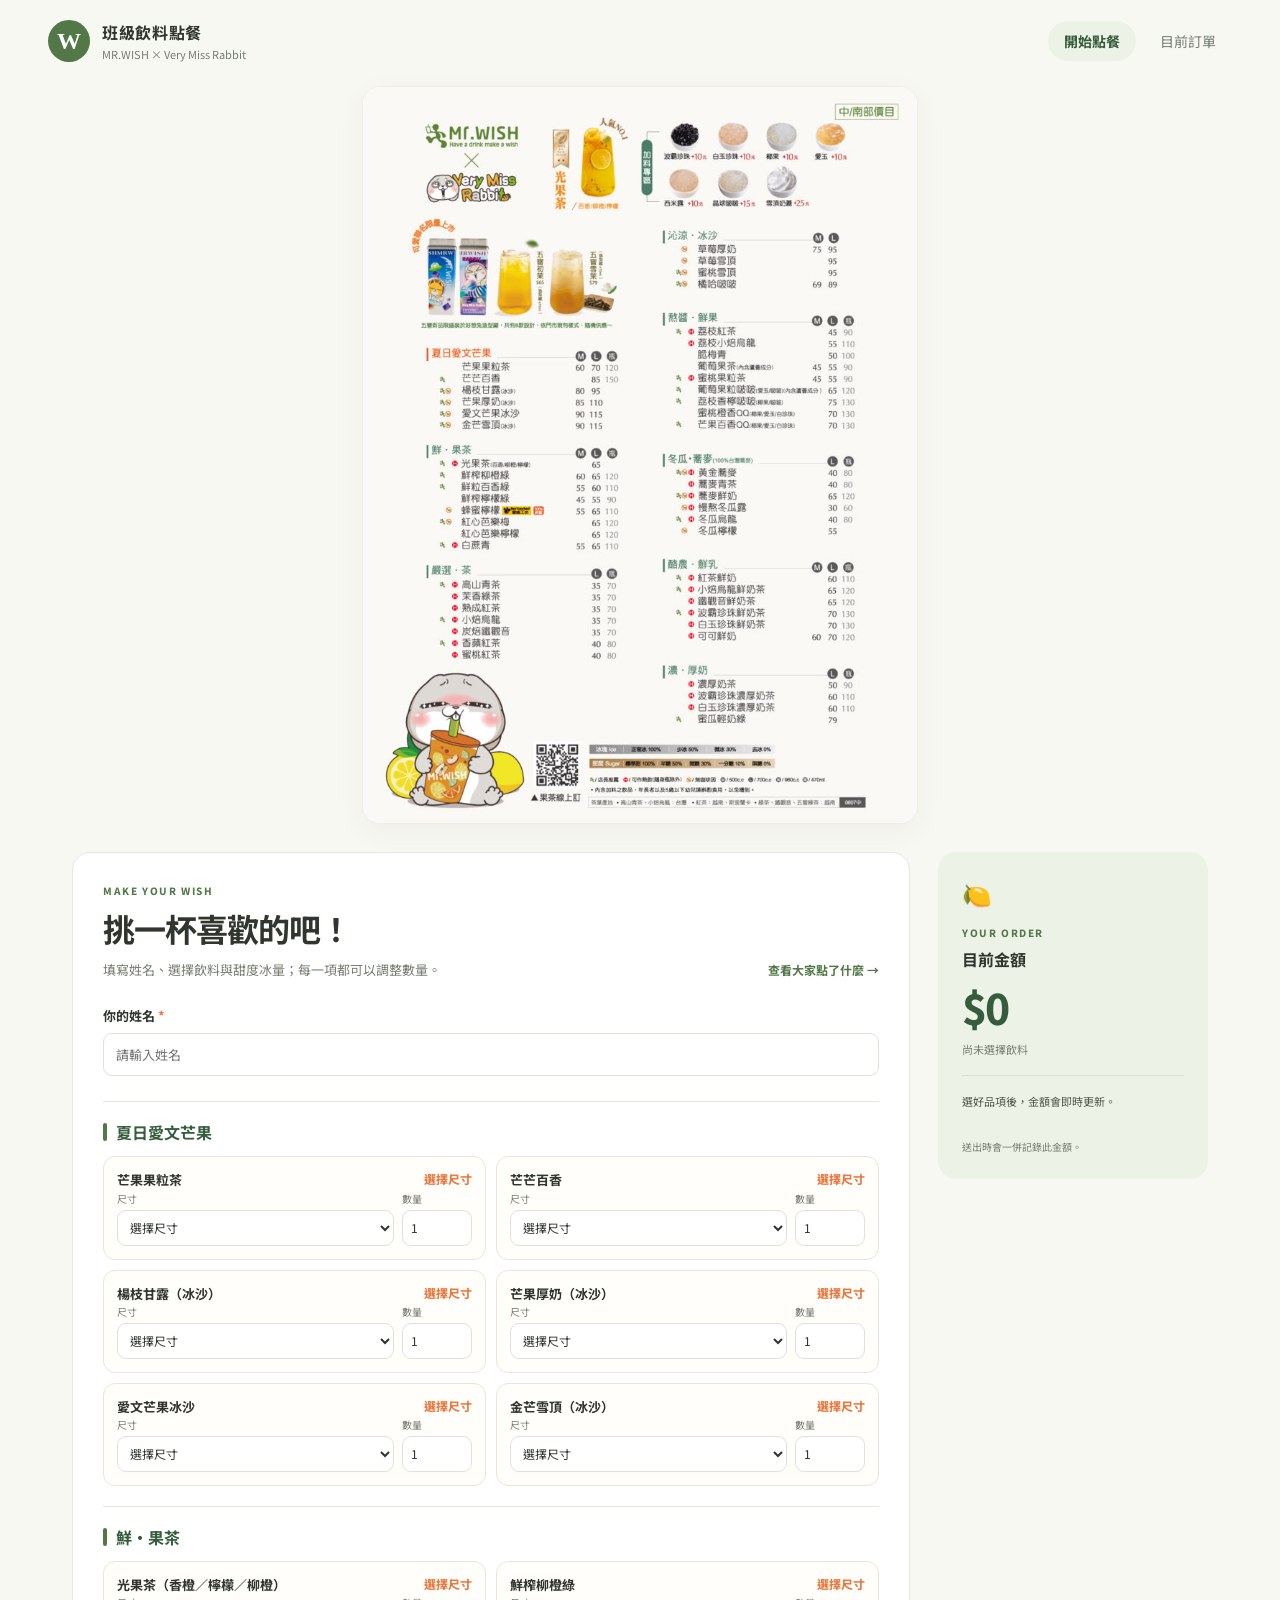
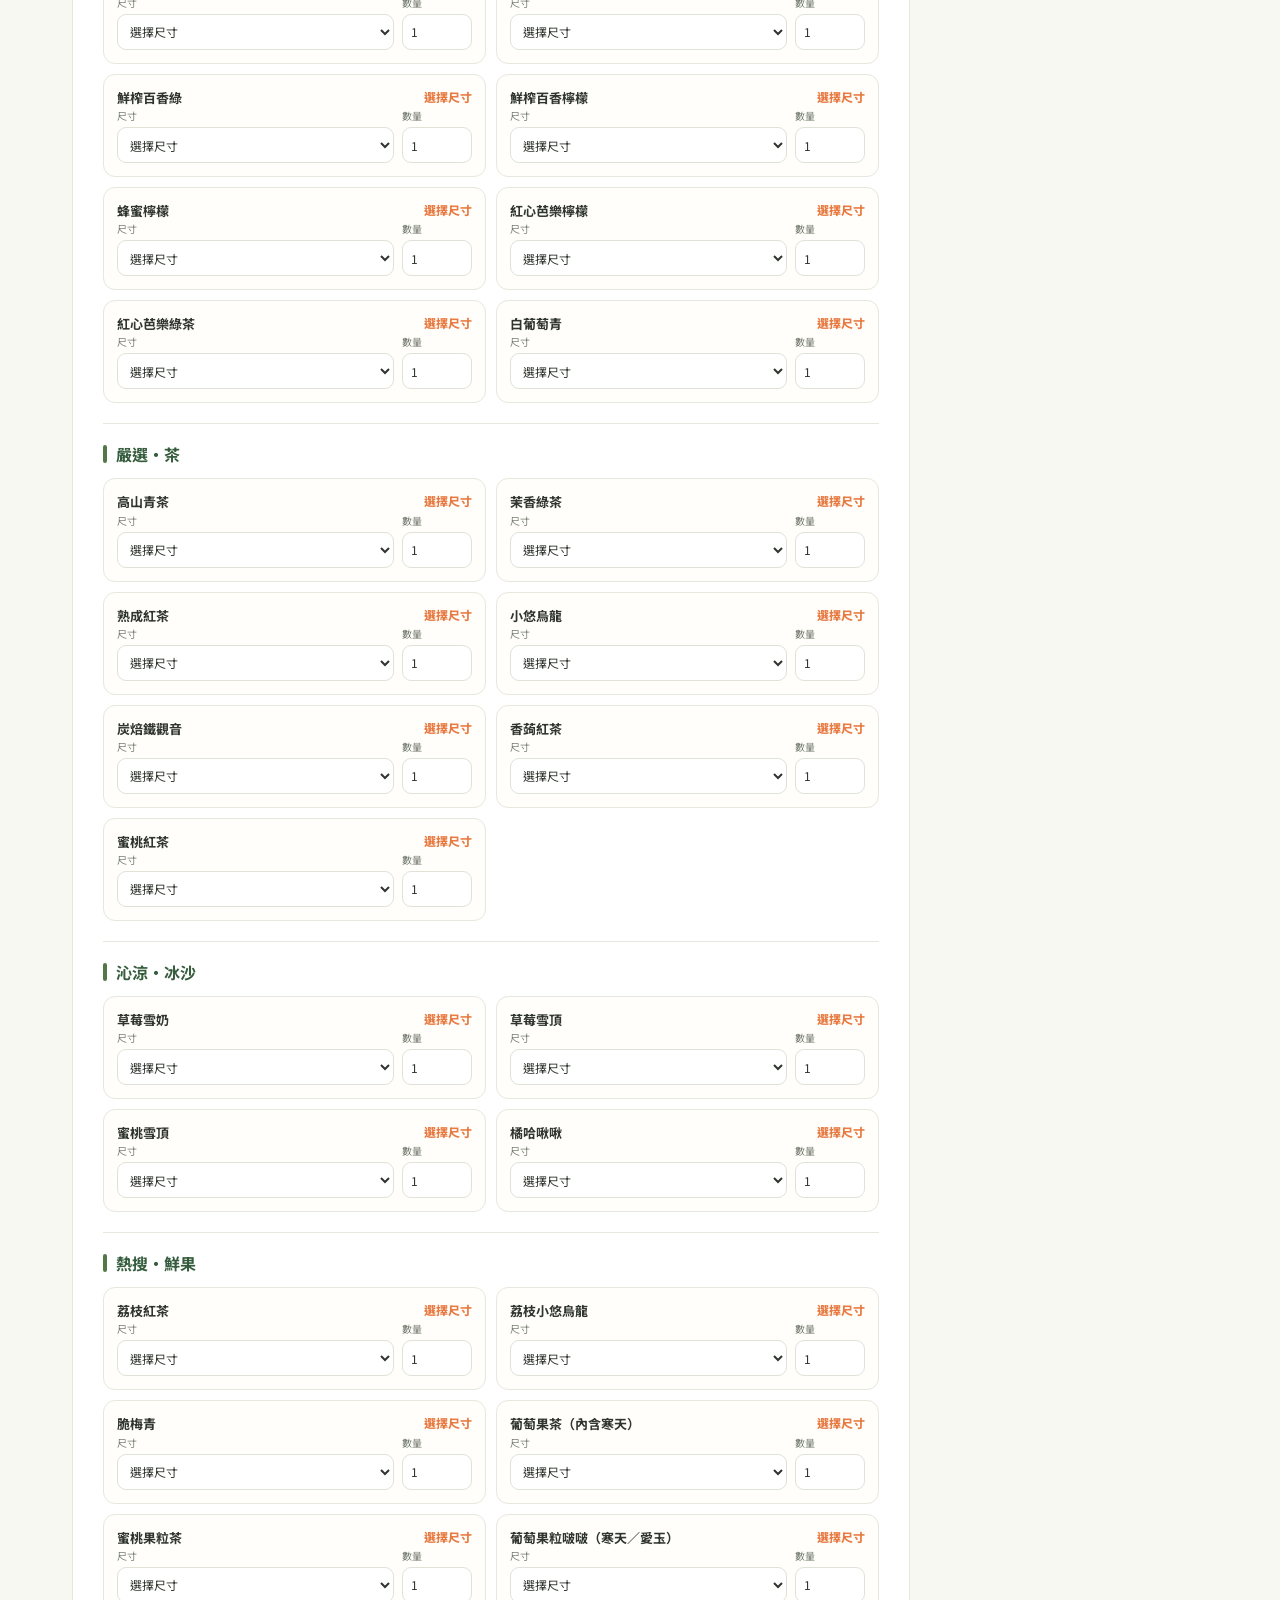
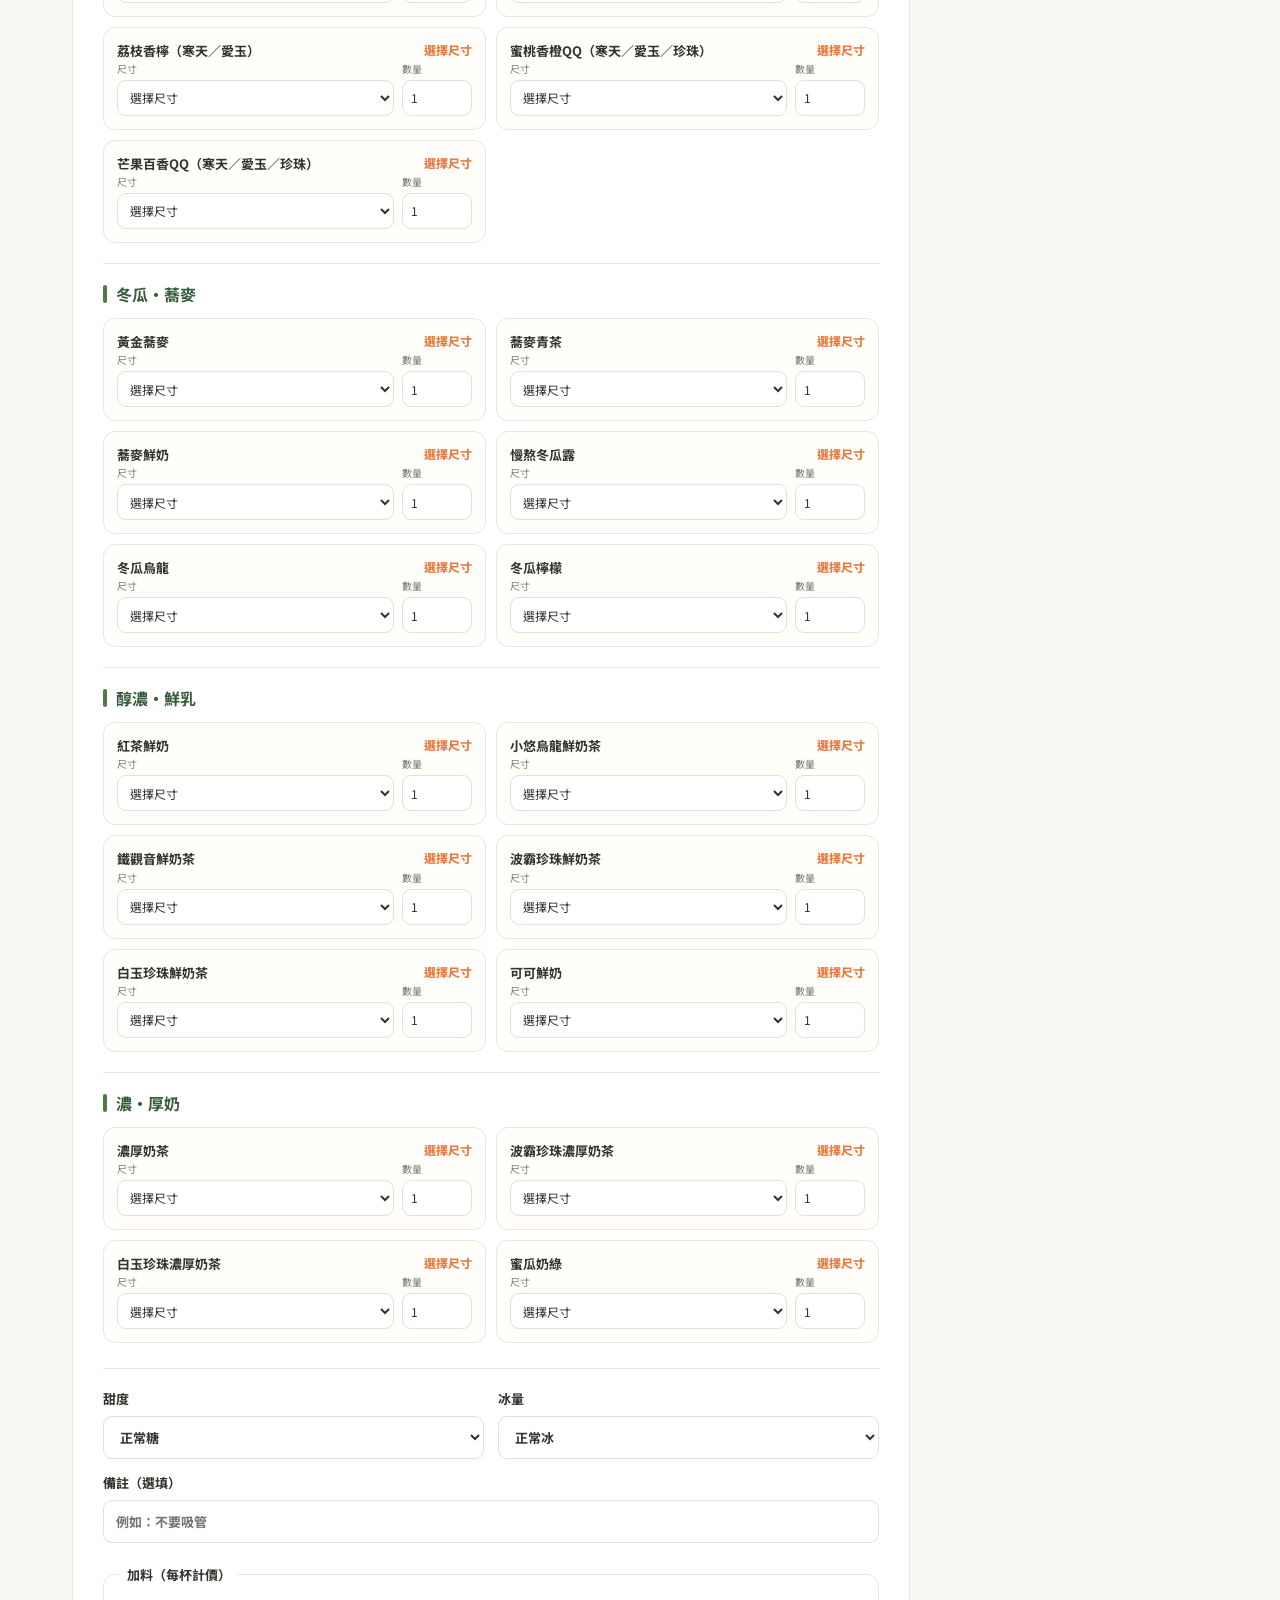
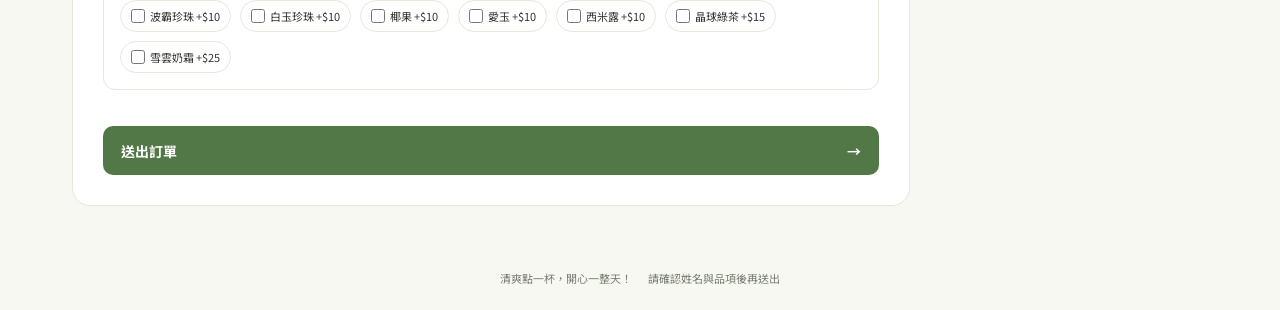
==== index.html @ a1a43e01 "Build 2026 class tea ordering site Co-authored-by: Copilot <223556219+Copilot@users.noreply.github.c" ====
<!doctype html>
<html lang="zh-Hant">
<head>
  <meta charset="utf-8">
  <meta name="viewport" content="width=device-width, initial-scale=1">
  <meta name="theme-color" content="#f7f8f1">
  <title>班級飲料點餐｜MR.WISH</title>
  <link rel="stylesheet" href="styles.css">
  <script src="config.js"></script>
  <script src="app.js" defer></script>
</head>
<body>
  <header class="site-header">
    <a class="brand" href="index.html" aria-label="回到點餐首頁">
      <span class="brand-mark">W</span>
      <span><strong>班級飲料點餐</strong><small>MR.WISH × Very Miss Rabbit</small></span>
    </a>
    <nav aria-label="主要導覽">
      <a class="nav-link active" href="index.html">開始點餐</a>
      <a class="nav-link" href="orders.html">目前訂單</a>
    </nav>
  </header>

  <main class="page-shell">
    <section class="menu-row" aria-label="飲料菜單">
      <img class="menu-image" src="menu.jpg" alt="MR.WISH 飲料完整菜單，包含品項、尺寸與價格">
    </section>

    <section class="order-row">
      <form id="order-form" class="order-form">
        <div class="section-heading">
          <div>
            <p class="eyebrow">MAKE YOUR WISH</p>
            <h1>挑一杯喜歡的吧！</h1>
            <p class="intro">填寫姓名、選擇飲料與甜度冰量；每一項都可以調整數量。</p>
          </div>
          <a class="text-link" href="orders.html">查看大家點了什麼 →</a>
        </div>

        <label class="name-field" for="customer-name">
          <span>你的姓名 <b>*</b></span>
          <input id="customer-name" name="name" type="text" maxlength="40" autocomplete="name" placeholder="請輸入姓名" required>
        </label>

        <div id="menu-groups" class="menu-groups"></div>

        <div class="form-options">
          <label>甜度
            <select name="sweetness">
              <option value="正常糖">正常糖</option><option value="半糖">半糖</option><option value="微糖">微糖</option><option value="無糖">無糖</option>
            </select>
          </label>
          <label>冰量
            <select name="ice">
              <option value="正常冰">正常冰</option><option value="少冰">少冰</option><option value="微冰">微冰</option><option value="一分冰">一分冰</option><option value="去冰">去冰</option>
            </select>
          </label>
          <label class="note-field">備註（選填）
            <input name="note" type="text" maxlength="120" placeholder="例如：不要吸管">
          </label>
        </div>

        <fieldset class="add-ons">
          <legend>加料（每杯計價）</legend>
          <div id="add-on-options" class="add-on-options"></div>
        </fieldset>

        <p id="form-message" class="form-message" role="status" aria-live="polite"></p>
        <button class="submit-button" type="submit">送出訂單 <span aria-hidden="true">→</span></button>
      </form>

      <aside class="price-panel" aria-label="訂單價格">
        <div class="price-sticky">
          <span class="price-icon" aria-hidden="true">🍋</span>
          <p class="eyebrow">YOUR ORDER</p>
          <h2>目前金額</h2>
          <p id="price-total" class="price-total" aria-live="polite">$0</p>
          <p id="price-count" class="price-count">尚未選擇飲料</p>
          <div id="price-breakdown" class="price-breakdown">選好品項後，金額會即時更新。</div>
          <p class="price-footnote">送出時會一併記錄此金額。</p>
        </div>
      </aside>
    </section>
  </main>

  <form id="submit-form" method="post" target="submit-frame" hidden></form>
  <iframe id="submit-frame" name="submit-frame" title="訂單傳送結果" hidden></iframe>
  <footer class="site-footer">清爽點一杯，開心一整天！<span>請確認姓名與品項後再送出</span></footer>
</body>
</html>
---- styles.css ----
@import url('https://fonts.googleapis.com/css2?family=Noto+Sans+TC:wght@400;500;600;700;800&display=swap');

:root {
  color-scheme: light;
  --green: #527847;
  --green-dark: #355c3c;
  --green-pale: #edf2e7;
  --orange: #e87b43;
  --ink: #30352e;
  --muted: #777e72;
  --line: #e5e8dd;
  --paper: #ffffff;
  --canvas: #f7f8f1;
  font-family: "Noto Sans TC", "Microsoft JhengHei", sans-serif;
  color: var(--ink);
  background: var(--canvas);
  font-synthesis: none;
  text-rendering: optimizeLegibility;
}

* { box-sizing: border-box; }
body { margin: 0; min-width: 320px; }
a { color: inherit; }
.site-header {
  display: flex;
  align-items: center;
  justify-content: space-between;
  gap: 20px;
  max-width: 1240px;
  margin: auto;
  padding: 20px 28px;
}
.brand { display: flex; align-items: center; gap: 12px; text-decoration: none; }
.brand-mark {
  display: grid;
  width: 42px;
  height: 42px;
  place-items: center;
  border-radius: 50%;
  background: var(--green);
  color: white;
  font-family: Georgia, serif;
  font-size: 24px;
  font-weight: 700;
}
.brand strong, .brand small { display: block; }
.brand strong { font-size: 16px; letter-spacing: .04em; }
.brand small { margin-top: 2px; color: var(--muted); font-size: 11px; }
nav { display: flex; gap: 8px; }
.nav-link { padding: 10px 16px; border-radius: 99px; color: var(--muted); font-size: 14px; text-decoration: none; }
.nav-link:hover, .nav-link.active { background: var(--green-pale); color: var(--green-dark); font-weight: 700; }
.page-shell { max-width: 1184px; margin: 0 auto; padding: 0 24px 40px; }
.menu-row { display: flex; justify-content: center; padding: 4px 0 28px; }
.menu-image {
  display: block;
  width: auto;
  max-width: 100%;
  height: auto;
  max-height: 82vh;
  object-fit: contain;
  border: 1px solid #eeeee8;
  border-radius: 18px;
  background: #fff;
  box-shadow: 0 8px 28px #38452a0c;
}
.order-row { display: grid; grid-template-columns: minmax(0, 1fr) 270px; align-items: start; gap: 28px; }
.order-form { min-width: 0; padding: 30px; border: 1px solid var(--line); border-radius: 18px; background: var(--paper); }
.section-heading, .status-heading { display: flex; align-items: flex-end; justify-content: space-between; gap: 20px; }
.eyebrow { margin: 0 0 7px; color: var(--green); font-size: 10px; font-weight: 800; letter-spacing: .16em; }
h1, h2, p { margin-top: 0; }
h1 { margin-bottom: 7px; font-size: clamp(24px, 3vw, 32px); letter-spacing: -.03em; }
.intro { margin-bottom: 0; color: var(--muted); font-size: 13px; line-height: 1.8; }
.text-link { flex: 0 0 auto; padding-bottom: 3px; color: var(--green); font-size: 12px; font-weight: 700; text-decoration: none; }
.name-field { display: block; margin: 25px 0; }
.name-field span, .form-options label { display: block; margin-bottom: 8px; font-size: 13px; font-weight: 700; }
.name-field b { color: var(--orange); }
input, select { width: 100%; min-height: 43px; padding: 10px 12px; border: 1px solid #dfe3d7; border-radius: 9px; background: #fff; color: var(--ink); font: inherit; font-size: 13px; }
input:focus, select:focus { outline: 3px solid #7d9f6033; border-color: var(--green); }
.menu-groups { display: grid; gap: 20px; }
.drink-group { padding-top: 18px; border-top: 1px solid var(--line); }
.group-title { display: flex; align-items: center; gap: 9px; margin: 0 0 12px; color: var(--green-dark); font-size: 16px; }
.group-title::before { width: 4px; height: 18px; border-radius: 3px; background: var(--green); content: ""; }
.group-items { display: grid; grid-template-columns: repeat(2, minmax(0, 1fr)); gap: 10px; }
.drink-card { min-width: 0; padding: 13px; border: 1px solid var(--line); border-radius: 12px; background: #fffefa; }
.drink-card.selected { border-color: #8ea77d; background: #f7faf3; }
.drink-top { display: flex; align-items: flex-start; justify-content: space-between; gap: 8px; }
.drink-name { margin: 0; font-size: 13px; font-weight: 700; line-height: 1.55; }
.drink-hint { margin: 3px 0 10px; color: var(--muted); font-size: 10px; }
.drink-controls { display: grid; grid-template-columns: minmax(0, 1fr) 70px; align-items: end; gap: 8px; }
.drink-controls label { display: block; color: var(--muted); font-size: 10px; }
.drink-controls select, .drink-controls input { min-height: 36px; margin-top: 4px; padding: 6px 8px; font-size: 12px; }
.drink-price { color: var(--orange); font-size: 12px; font-weight: 800; white-space: nowrap; }
.form-options { display: grid; grid-template-columns: repeat(2, minmax(0, 1fr)); gap: 14px; margin-top: 25px; padding-top: 20px; border-top: 1px solid var(--line); }
.form-options label { margin: 0; }
.form-options select, .form-options input { margin-top: 8px; }
.note-field { grid-column: 1 / -1; }
.add-ons { margin: 22px 0 0; padding: 16px; border: 1px solid var(--line); border-radius: 12px; }
.add-ons legend { padding: 0 7px; font-size: 13px; font-weight: 700; }
.add-on-options { display: flex; flex-wrap: wrap; gap: 9px; }
.add-on-choice { display: inline-flex; align-items: center; gap: 5px; padding: 7px 10px; border: 1px solid var(--line); border-radius: 99px; background: #fff; font-size: 11px; cursor: pointer; }
.add-on-choice:has(input:checked) { border-color: #93aa83; background: var(--green-pale); color: var(--green-dark); }
.add-on-choice input { width: 14px; min-height: auto; height: 14px; margin: 0; accent-color: var(--green); }
.form-message { min-height: 22px; margin: 14px 0 0; color: var(--green-dark); font-size: 12px; }
.form-message.error, .orders-message.error { color: #b64737; }
.submit-button {
  display: flex;
  align-items: center;
  justify-content: space-between;
  width: 100%;
  min-height: 49px;
  padding: 0 18px;
  border: 0;
  border-radius: 10px;
  background: var(--green);
  color: #fff;
  font: inherit;
  font-size: 14px;
  font-weight: 700;
  cursor: pointer;
}
.submit-button:hover { background: var(--green-dark); }
.submit-button:disabled { opacity: .6; cursor: wait; }
.price-panel { position: relative; }
.price-sticky { position: sticky; top: 20px; padding: 24px; border-radius: 18px; background: var(--green-pale); }
.price-icon { display: block; margin-bottom: 14px; font-size: 24px; }
.price-sticky h2 { margin-bottom: 5px; font-size: 16px; }
.price-total { margin: 0; color: var(--green-dark); font-size: 42px; font-weight: 800; letter-spacing: -.04em; }
.price-count { margin: 4px 0 18px; color: var(--muted); font-size: 11px; }
.price-breakdown { padding: 14px 0; border-top: 1px solid #d7e0ce; color: #51594b; font-size: 11px; line-height: 2; white-space: pre-line; }
.price-footnote { margin: 12px 0 0; color: var(--muted); font-size: 10px; line-height: 1.7; }
.site-footer { display: flex; justify-content: center; gap: 16px; padding: 24px; color: var(--muted); font-size: 11px; }
.site-footer a { color: var(--green); font-weight: 700; text-decoration: none; }
.status-page { min-height: calc(100vh - 160px); padding-top: 34px; }
.status-heading { align-items: center; margin: 0 0 24px; }
.refresh-button { padding: 10px 16px; border: 1px solid #cdd8c3; border-radius: 9px; background: white; color: var(--green-dark); font: inherit; font-size: 12px; font-weight: 700; cursor: pointer; }
.orders-message { min-height: 22px; margin: 0 0 10px; color: var(--muted); font-size: 12px; }
.table-wrap { overflow-x: auto; border: 1px solid var(--line); border-radius: 14px; background: white; }
.orders-table { width: 100%; border-collapse: collapse; text-align: left; }
.orders-table th, .orders-table td { padding: 15px 16px; border-bottom: 1px solid var(--line); font-size: 12px; vertical-align: top; }
.orders-table th { background: #f2f5ed; color: var(--green-dark); font-weight: 700; white-space: nowrap; }
.orders-table tbody tr:last-child td { border-bottom: 0; }
.orders-table td:first-child { color: var(--muted); white-space: nowrap; }
.order-items { min-width: 220px; white-space: pre-line; line-height: 1.8; }
.order-amount { color: var(--green-dark); font-weight: 800; white-space: nowrap; }
.status-pill { display: inline-block; padding: 4px 9px; border-radius: 99px; background: var(--green-pale); color: var(--green-dark); font-size: 10px; white-space: nowrap; }
.empty-state { padding: 44px !important; color: var(--muted); text-align: center; }

@media (max-width: 760px) {
  .site-header { padding: 16px; }
  .brand small { font-size: 9px; }
  .nav-link { padding: 9px 11px; font-size: 12px; }
  .page-shell { padding: 0 14px 28px; }
  .menu-row { padding: 4px 0 20px; }
  .menu-image { max-height: none; border-radius: 12px; }
  .order-row { grid-template-columns: minmax(0, 1fr); gap: 14px; }
  .order-form { padding: 20px 16px; }
  .section-heading { align-items: flex-start; flex-direction: column; gap: 10px; }
  .group-items { grid-template-columns: minmax(0, 1fr); }
  .price-panel { grid-row: 1; }
  .price-sticky { position: static; display: grid; grid-template-columns: 34px 1fr auto; align-items: center; gap: 0 10px; padding: 15px; }
  .price-icon { grid-row: 1 / 3; margin: 0; }
  .price-sticky .eyebrow { grid-column: 2; margin: 0; }
  .price-sticky h2 { grid-column: 2; margin: 2px 0 0; }
  .price-total { grid-column: 3; grid-row: 1 / 3; font-size: 30px; }
  .price-count, .price-breakdown, .price-footnote { display: none; }
  .status-page { padding-top: 22px; }
  .orders-table th, .orders-table td { padding: 12px; }
}

@media (prefers-reduced-motion: no-preference) {
  .drink-card, .nav-link, .submit-button { transition: background-color .16s ease, border-color .16s ease; }
}
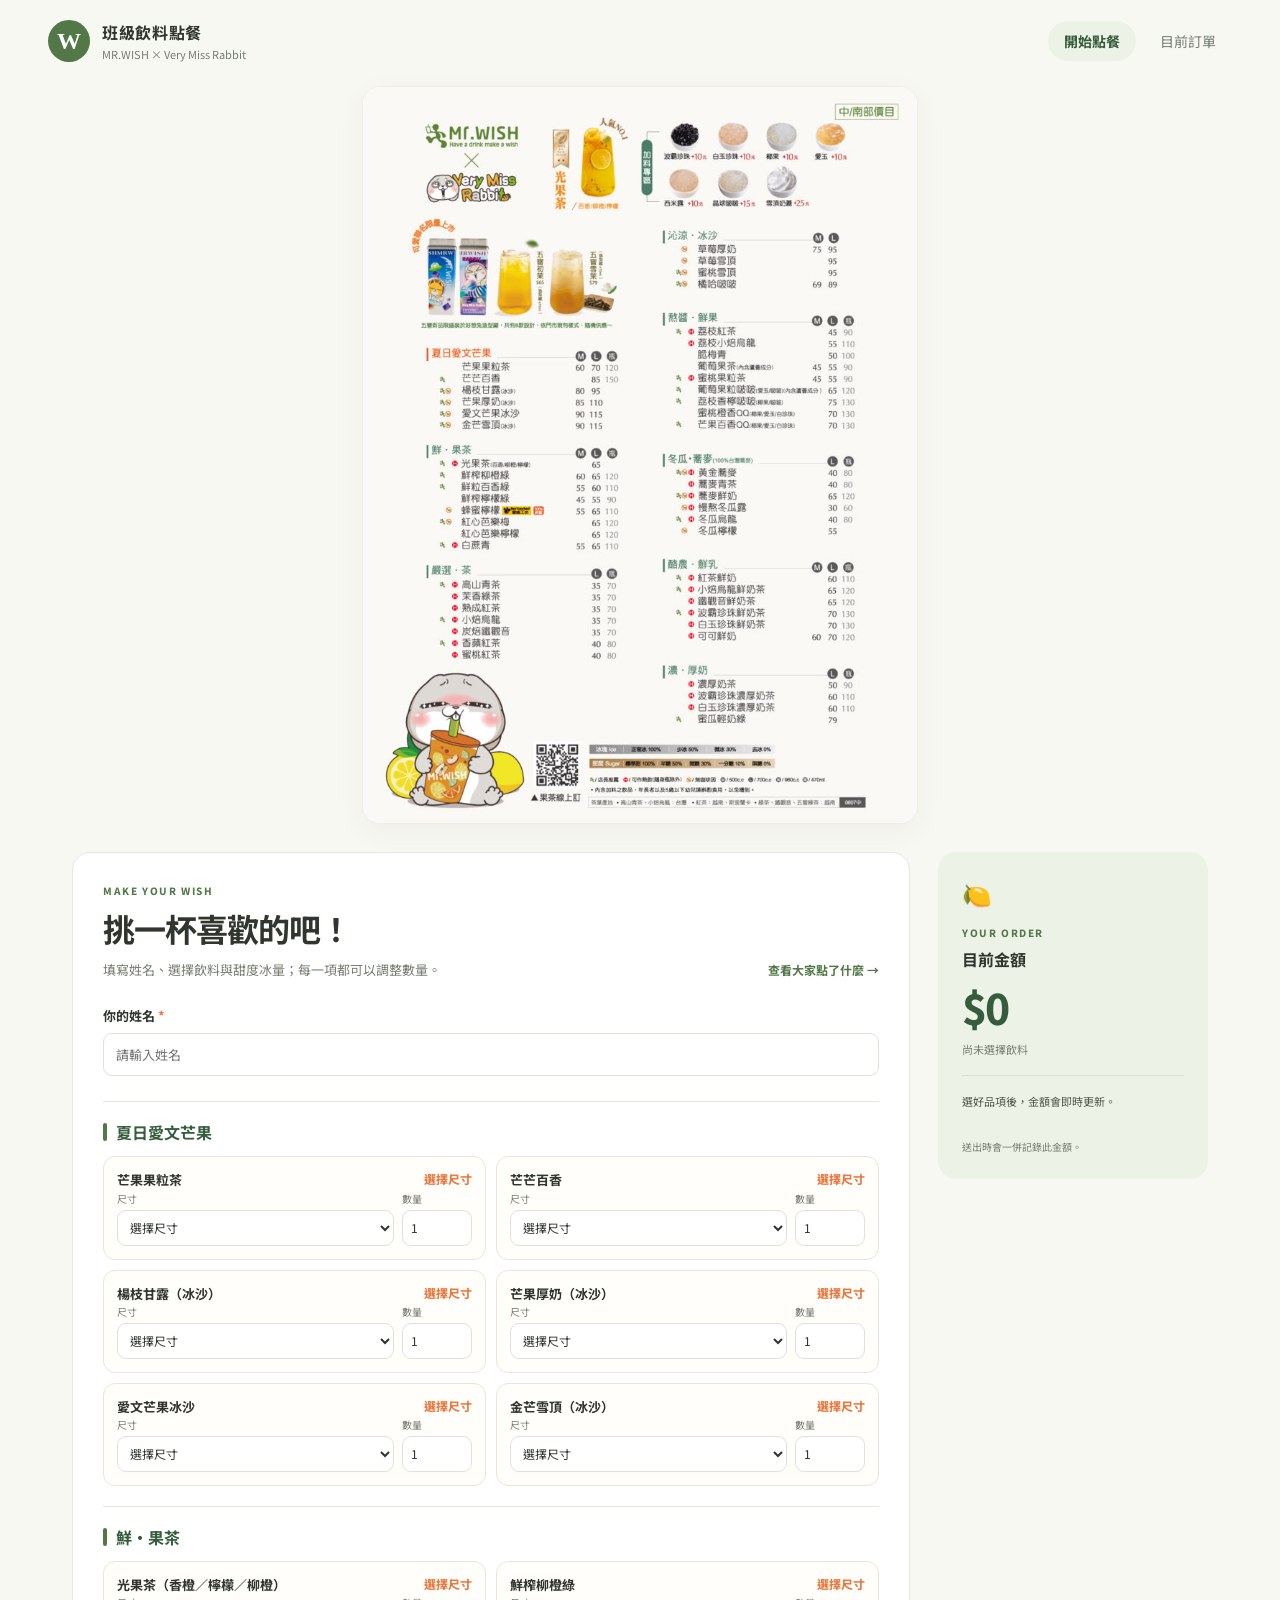
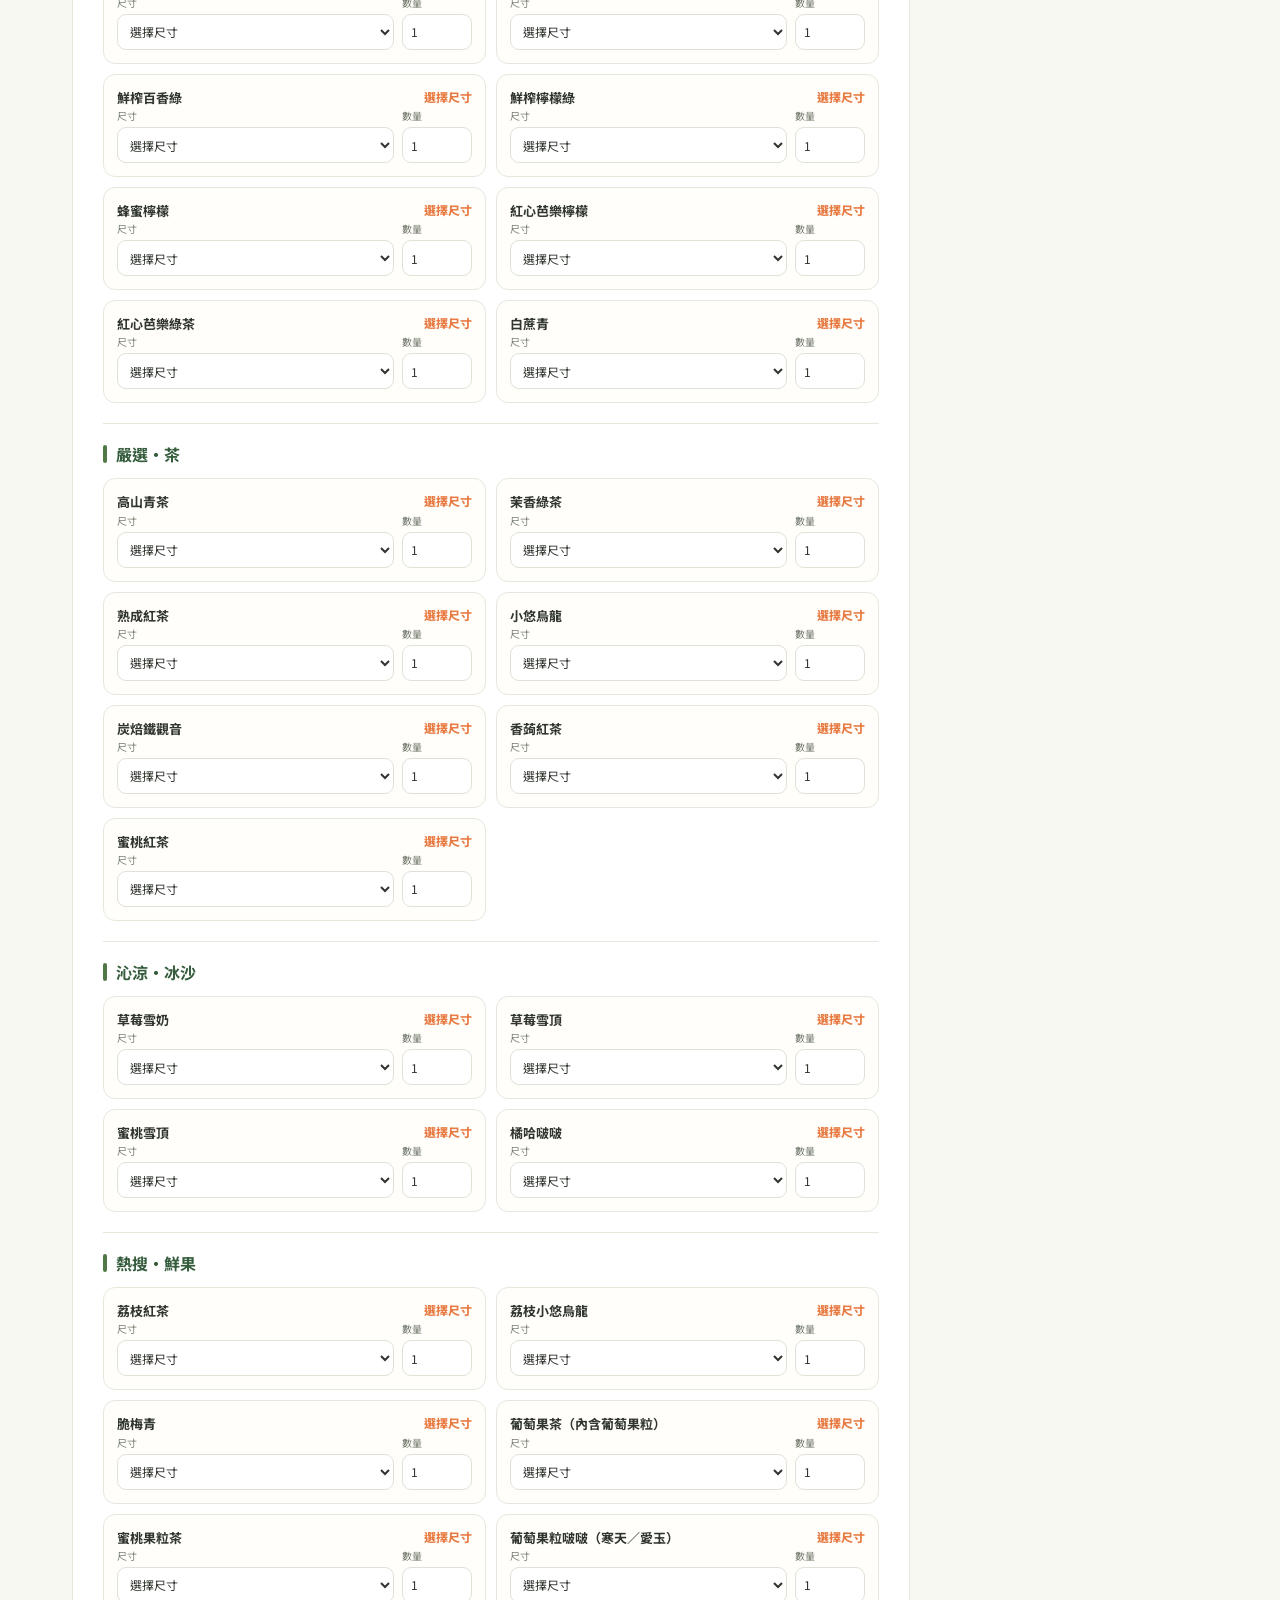
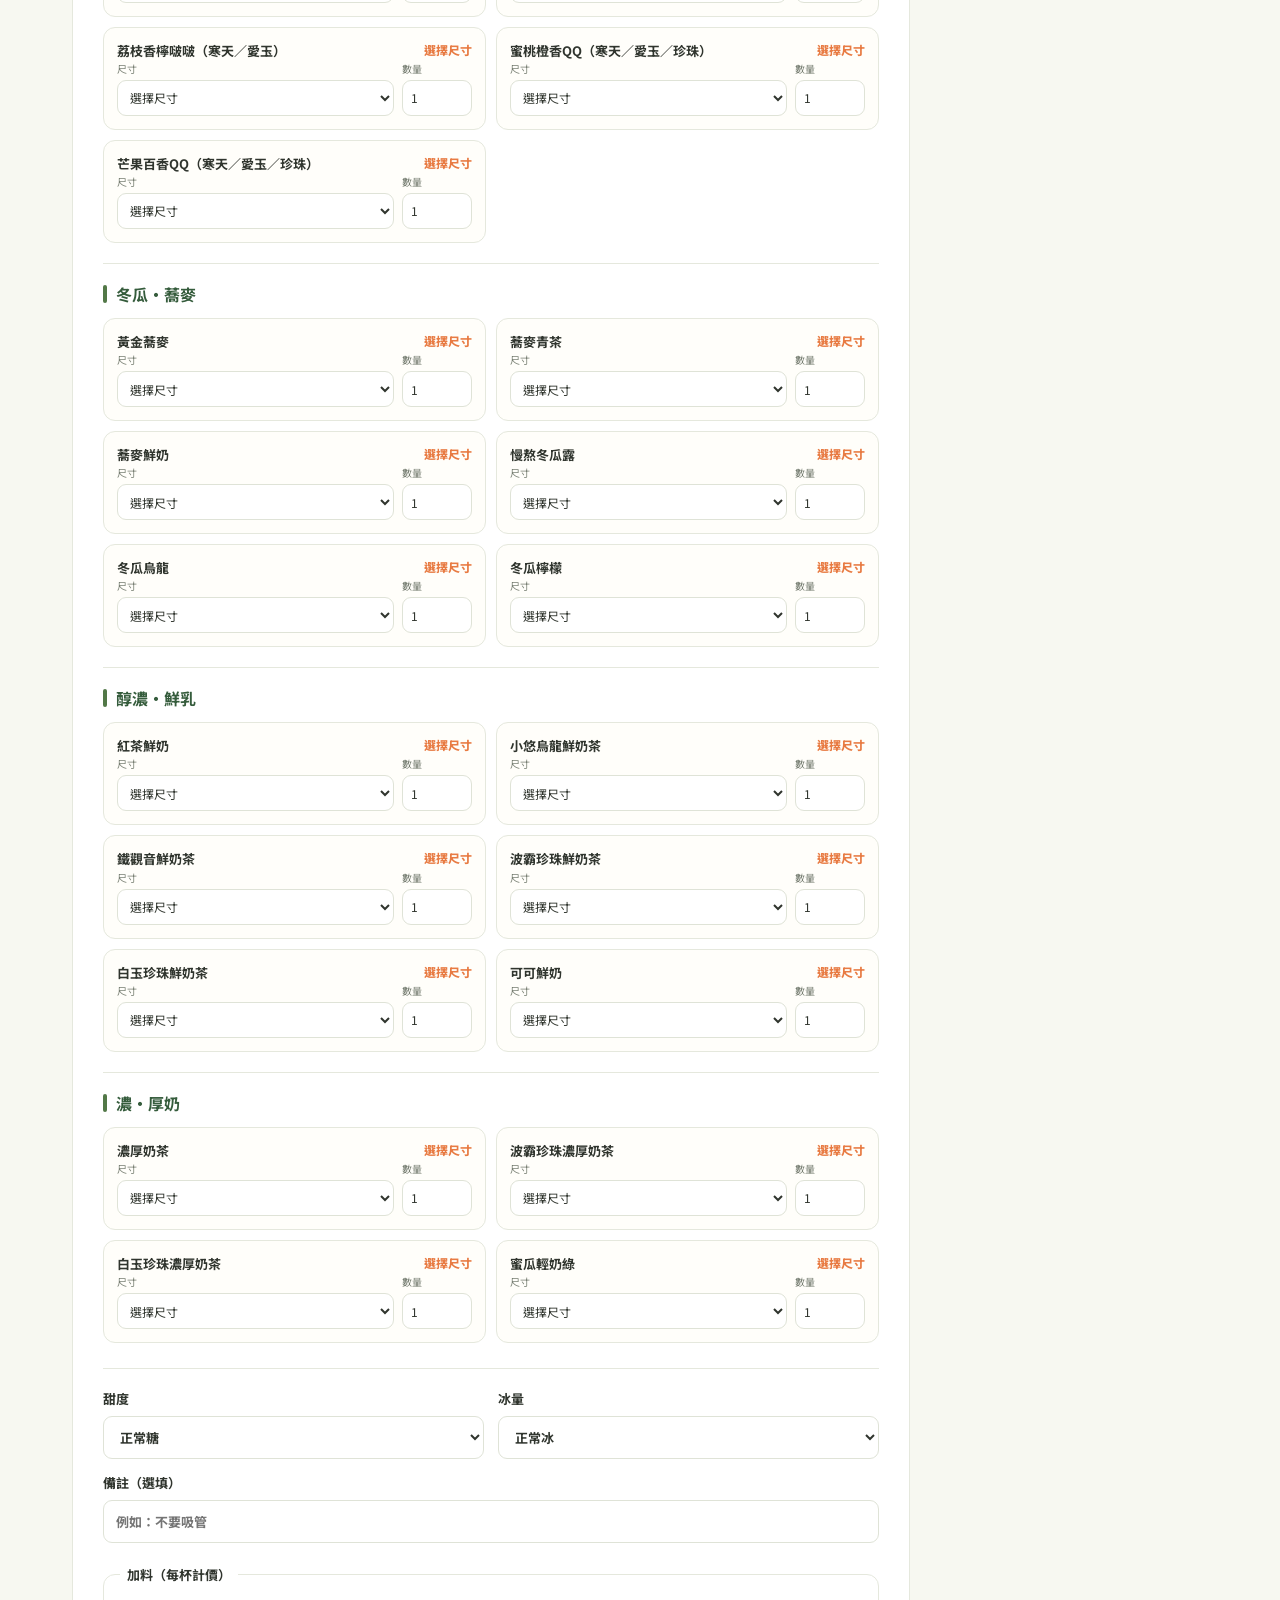
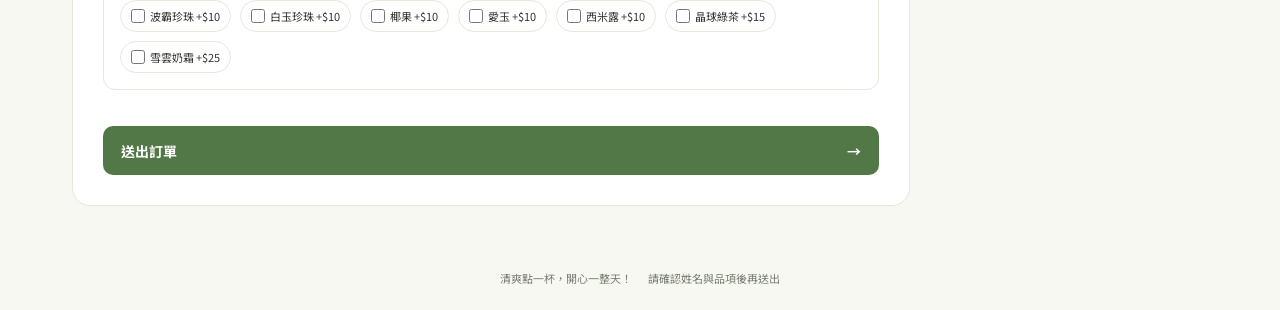
==== commit f47ed6e7: "Fix order submission confirmation Co-authored-by: Copilot <223556219+Copilot@users.noreply.github.co" ====
--- a/index.html
+++ b/index.html
@@ -83,8 +83,6 @@
     </section>
   </main>
 
-  <form id="submit-form" method="post" target="submit-frame" hidden></form>
-  <iframe id="submit-frame" name="submit-frame" title="訂單傳送結果" hidden></iframe>
   <footer class="site-footer">清爽點一杯，開心一整天！<span>請確認姓名與品項後再送出</span></footer>
 </body>
 </html>
